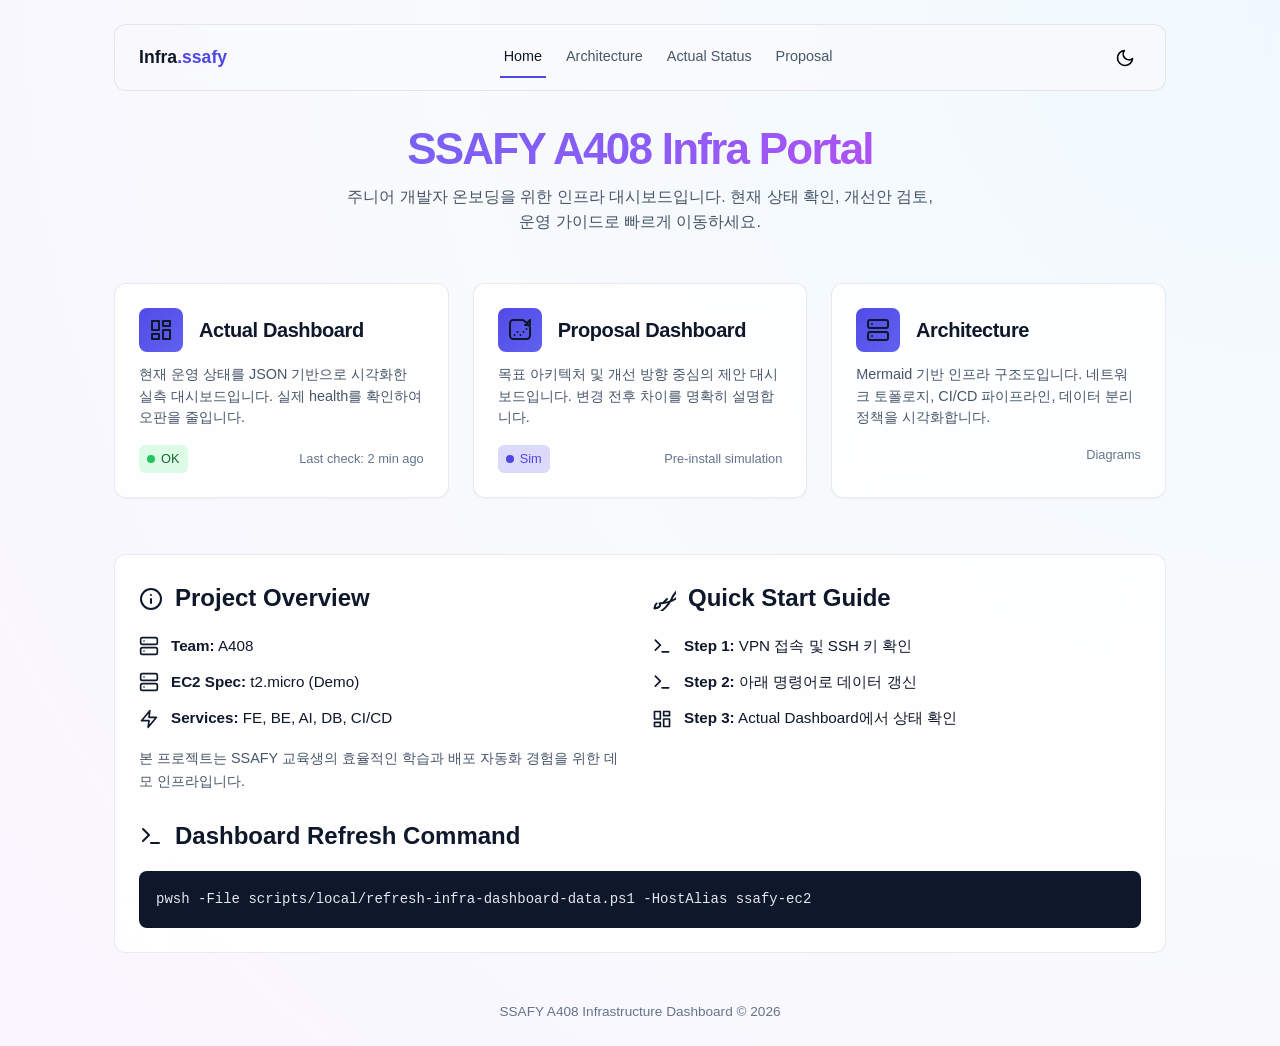
==== index.html @ a0b84944 "Feat: 인프라 포털 초기 배포 - Mermaid 구조도, 대시보드, 운영 가이드" ====
<!doctype html>
<html lang="ko">
<head>
  <meta charset="utf-8" />
  <meta name="viewport" content="width=device-width, initial-scale=1" />
  <title>SSAFY Infra Dashboard Index</title>
  <style>
    /* === Design System & Base Styles === */
    :root {
      --bg: #f8fafc;
      --bg-glass: rgba(248, 250, 252, 0.75);
      --card-bg: rgba(255, 255, 255, 0.8);
      --card-border: rgba(0, 0, 0, 0.08);
      --text-primary: #0f172a;
      --text-secondary: #475569;
      --text-muted: #64748b;
      --accent: #4f46e5;
      --accent-light: #6366f1;
      --accent-glow: rgba(79, 70, 229, 0.2);
      --shadow-sm: 0 1px 2px rgba(0,0,0,0.04);
      --shadow-md: 0 4px 6px -1px rgba(0,0,0,0.06), 0 2px 4px -2px rgba(0,0,0,0.06);
      --shadow-lg: 0 10px 15px -3px rgba(0,0,0,0.08), 0 4px 6px -4px rgba(0,0,0,0.08);
      --radius: 12px;
      --transition: 0.25s cubic-bezier(0.4, 0, 0.2, 1);
      --gradient-hero: linear-gradient(135deg, #6366f1 0%, #8b5cf6 50%, #d946ef 100%);
      --gradient-bg: radial-gradient(circle at 100% 0%, #f0f9ff 0%, #f8fafc 50%, #faf5ff 100%);
      --status-ok-bg: #dcfce7; --status-ok-text: #166534; --status-ok-dot: #22c55e;
    }

    [data-theme="dark"] {
      --bg: #0a0a0f;
      --bg-glass: rgba(10, 10, 15, 0.6);
      --card-bg: rgba(24, 24, 33, 0.7);
      --card-border: rgba(255, 255, 255, 0.1);
      --text-primary: #f8fafc;
      --text-secondary: #a1a1aa;
      --text-muted: #71717a;
      --accent: #818cf8;
      --accent-light: #a78bfa;
      --accent-glow: rgba(99, 102, 241, 0.3);
      --gradient-bg: radial-gradient(circle at 0% 100%, #0a0a0f 0%, #171c2c 50%, #0a0a0f 100%);
      --status-ok-bg: #1c2b22; --status-ok-text: #86efac; --status-ok-dot: #4ade80;
    }

    * { box-sizing: border-box; margin: 0; padding: 0; }
    html { scroll-behavior: smooth; }
    body {
      font-family: -apple-system, BlinkMacSystemFont, "Segoe UI", "Noto Sans KR", sans-serif;
      background-color: var(--bg);
      background-image: var(--gradient-bg);
      color: var(--text-primary);
      line-height: 1.6;
      min-height: 100vh;
      -webkit-font-smoothing: antialiased;
      -moz-osx-font-smoothing: grayscale;
      transition: background var(--transition), color var(--transition);
    }
    
    .container { max-width: 1100px; margin: 0 auto; padding: 24px; }
    
    /* === Navigation === */
    .main-nav {
      display: flex; justify-content: space-between; align-items: center;
      padding: 12px 24px; margin-bottom: 32px;
      background: var(--bg-glass); backdrop-filter: blur(10px); -webkit-backdrop-filter: blur(10px);
      border: 1px solid var(--card-border); border-radius: var(--radius);
      position: sticky; top: 16px; z-index: 100;
    }
    .nav-logo { font-weight: 700; font-size: 1.1rem; text-decoration: none; color: var(--text-primary); }
    .nav-logo-accent { color: var(--accent); }
    .nav-links { display: flex; gap: 16px; align-items: center; }
    .nav-link { text-decoration: none; color: var(--text-secondary); font-weight: 500; font-size: 0.9rem; padding: 8px 4px; transition: color var(--transition); border-bottom: 2px solid transparent; }
    .nav-link:hover { color: var(--text-primary); }
    .nav-link.active { color: var(--text-primary); border-bottom-color: var(--accent); }
    .nav-controls { display: flex; align-items: center; gap: 16px; }
    .hamburger { display: none; background: none; border: none; cursor: pointer; padding: 4px; }
    .hamburger svg { width: 24px; height: 24px; stroke: var(--text-primary); }
    
    .theme-toggle { background: transparent; border: none; padding: 6px; cursor: pointer; display: flex; align-items: center; }
    .theme-toggle svg { width: 20px; height: 20px; stroke: var(--text-secondary); transition: all var(--transition); }
    .theme-toggle:hover svg { stroke: var(--text-primary); transform: scale(1.1) rotate(15deg); }
    #iconMoon { display: block; } #iconSun { display: none; }
    [data-theme="dark"] #iconMoon { display: none; } [data-theme="dark"] #iconSun { display: block; }
    
    /* === Typography & Hero === */
    .hero-title { font-size: 2.75rem; font-weight: 800; letter-spacing: -0.04em; background: var(--gradient-hero); -webkit-background-clip: text; -webkit-text-fill-color: transparent; background-clip: text; text-fill-color: transparent; margin-bottom: 8px; line-height: 1.2; text-align: center; }
    .hero-sub { font-size: 1rem; color: var(--text-secondary); margin-bottom: 48px; max-width: 600px; text-align: center; margin-left: auto; margin-right: auto;}

    /* === Cards === */
    .card-grid { display: grid; gap: 24px; grid-template-columns: repeat(auto-fit, minmax(280px, 1fr)); }
    .card { background: var(--card-bg); backdrop-filter: blur(20px); -webkit-backdrop-filter: blur(20px); border: 1px solid var(--card-border); border-radius: var(--radius); padding: 24px; box-shadow: var(--shadow-sm); transition: all var(--transition); position: relative; overflow: hidden; text-decoration: none; color: inherit; display: block; }
    .card:hover { transform: translateY(-5px); box-shadow: var(--shadow-md), 0 0 24px var(--accent-glow); border-color: var(--accent); }
    .card-header { display: flex; align-items: center; gap: 16px; margin-bottom: 12px; }
    .card-icon { width: 44px; height: 44px; border-radius: 8px; display: flex; align-items: center; justify-content: center; background: linear-gradient(135deg, var(--accent) -20%, var(--accent-light) 120%); }
    .card-icon svg { width: 24px; height: 24px; stroke: white; }
    .card-title { font-size: 1.25rem; font-weight: 600; letter-spacing: -0.02em; color: var(--text-primary); }
    .card-desc { font-size: 0.9rem; color: var(--text-secondary); line-height: 1.5; }
    .card-footer { margin-top: 16px; display: flex; justify-content: space-between; align-items: center; font-size: 0.8rem; color: var(--text-muted); }
    .status-indicator { display: flex; align-items: center; gap: 6px; padding: 4px 8px; border-radius: 6px; background-color: var(--status-ok-bg); color: var(--status-ok-text); font-weight: 500; }
    .status-indicator .dot { width: 8px; height: 8px; border-radius: 50%; background-color: var(--status-ok-dot); animation: pulse-ok 2s infinite; }

    /* === Section === */
    .section { margin-top: 56px; padding: 24px; background: var(--card-bg); backdrop-filter: blur(20px); -webkit-backdrop-filter: blur(20px); border: 1px solid var(--card-border); border-radius: var(--radius); }
    .section-title { font-size: 1.5rem; font-weight: 700; margin-bottom: 16px; display: flex; align-items: center; gap: 12px; }
    .section-title svg { width: 24px; height: 24px; stroke: var(--accent); }
    
    .two-col-grid { display: grid; grid-template-columns: 1fr 1fr; gap: 24px; }
    .list-item { display: flex; align-items: center; gap: 12px; margin-bottom: 12px; font-size: 0.95rem; }
    .list-item .icon { width: 20px; height: 20px; stroke: var(--accent-light); }
    
    pre { background: #020617; color: #e2e8f0; border: 1px solid var(--card-border); border-radius: 8px; padding: 16px; overflow-x: auto; font-size: 0.875rem; font-family: "JetBrains Mono", "Fira Code", monospace; }
    [data-theme="light"] pre { background: #0f172a; }
    
    /* === Footer === */
    footer { margin-top: 48px; text-align: center; font-size: 0.85rem; color: var(--text-muted); }
    
    /* === Animations & Responsive === */
    @keyframes pulse-ok { 0%, 100% { box-shadow: 0 0 0 0 color-mix(in srgb, var(--status-ok-dot) 70%, transparent); } 70% { box-shadow: 0 0 0 8px rgba(34, 197, 94, 0); } }
    .reveal-on-scroll { opacity: 0; transform: translateY(20px); transition: opacity 0.6s ease-out, transform 0.6s ease-out; }
    .reveal-on-scroll.is-visible { opacity: 1; transform: translateY(0); }
    .card-grid > .reveal-on-scroll:nth-child(1) { transition-delay: 0.1s; }
    .card-grid > .reveal-on-scroll:nth-child(2) { transition-delay: 0.2s; }
    .card-grid > .reveal-on-scroll:nth-child(3) { transition-delay: 0.3s; }
    
    @media (max-width: 768px) {
      .hero-title { font-size: 2.2rem; }
      .container { padding: 16px; }
      .main-nav { margin-bottom: 24px; padding: 8px 16px; top: 8px; }
      .nav-links { position: fixed; top: 75px; left: 0; right: 0; background: var(--bg-glass); backdrop-filter: blur(10px); flex-direction: column; padding: 24px 0; border-bottom: 1px solid var(--card-border); display: none; }
      .nav-links.active { display: flex; }
      .hamburger { display: block; }
      .two-col-grid { grid-template-columns: 1fr; }
    }
  </style>
</head>
<body>
  <!-- SVG Icon Definitions -->
  <svg style="display:none">
    <symbol id="icon-sun" viewBox="0 0 24 24" fill="none" stroke="currentColor" stroke-width="2" stroke-linecap="round" stroke-linejoin="round"><circle cx="12" cy="12" r="5"></circle><line x1="12" y1="1" x2="12" y2="3"></line><line x1="12" y1="21" x2="12" y2="23"></line><line x1="4.22" y1="4.22" x2="5.64" y2="5.64"></line><line x1="18.36" y1="18.36" x2="19.78" y2="19.78"></line><line x1="1" y1="12" x2="3" y2="12"></line><line x1="21" y1="12" x2="23" y2="12"></line><line x1="4.22" y1="19.78" x2="5.64" y2="18.36"></line><line x1="18.36" y1="5.64" x2="19.78" y2="4.22"></line></symbol>
    <symbol id="icon-moon" viewBox="0 0 24 24" fill="none" stroke="currentColor" stroke-width="2" stroke-linecap="round" stroke-linejoin="round"><path d="M21 12.79A9 9 0 1 1 11.21 3 7 7 0 0 0 21 12.79z"></path></symbol>
    <symbol id="icon-dashboard" viewBox="0 0 24 24" fill="none" stroke="currentColor" stroke-width="2" stroke-linecap="round" stroke-linejoin="round"><rect x="3" y="3" width="7" height="9"></rect><rect x="14" y="3" width="7" height="5"></rect><rect x="14" y="12" width="7" height="9"></rect><rect x="3" y="16" width="7" height="5"></rect></symbol>
    <symbol id="icon-proposal" viewBox="0 0 24 24" fill="none" stroke="currentColor" stroke-width="2" stroke-linecap="round" stroke-linejoin="round"><path d="M15.5 14h-.01"></path><path d="M12.5 17h-.01"></path><path d="M9.5 14h-.01"></path><path d="M6.5 17h-.01"></path><path d="M18.5 11h-.01"></path><path d="m22 2-3 3"></path><path d="M22 2v5h-5"></path><path d="M2 12v5.5a3.5 3.5 0 0 0 3.5 3.5h13A3.5 3.5 0 0 0 22 17.5V9.83a3.5 3.5 0 0 0-1.02-2.4l-4.24-4.24A3.5 3.5 0 0 0 14.17 2H5.5A3.5 3.5 0 0 0 2 5.5Z"></path></symbol>
    <symbol id="icon-guide" viewBox="0 0 24 24" fill="none" stroke="currentColor" stroke-width="2" stroke-linecap="round" stroke-linejoin="round"><path d="M4 19.5v-15A2.5 2.5 0 0 1 6.5 2H20v20H6.5a2.5 2.5 0 0 1 0-5H20"></path></symbol>
    <symbol id="icon-terminal" viewBox="0 0 24 24" fill="none" stroke="currentColor" stroke-width="2" stroke-linecap="round" stroke-linejoin="round"><polyline points="4 17 10 11 4 5"></polyline><line x1="12" y1="19" x2="20" y2="19"></line></symbol>
    <symbol id="icon-hamburger" viewBox="0 0 24 24" fill="none" stroke="currentColor" stroke-width="2" stroke-linecap="round" stroke-linejoin="round"><line x1="3" y1="12" x2="21" y2="12"></line><line x1="3" y1="6" x2="21" y2="6"></line><line x1="3" y1="18" x2="21" y2="18"></line></symbol>
    <symbol id="icon-close" viewBox="0 0 24 24" fill="none" stroke="currentColor" stroke-width="2" stroke-linecap="round" stroke-linejoin="round"><line x1="18" y1="6" x2="6" y2="18"></line><line x1="6" y1="6" x2="18" y2="18"></line></symbol>
    <symbol id="icon-info" viewBox="0 0 24 24" fill="none" stroke="currentColor" stroke-width="2" stroke-linecap="round" stroke-linejoin="round"><circle cx="12" cy="12" r="10"></circle><line x1="12" y1="16" x2="12" y2="12"></line><line x1="12" y1="8" x2="12.01" y2="8"></line></symbol>
    <symbol id="icon-rocket" viewBox="0 0 24 24" fill="none" stroke="currentColor" stroke-width="2" stroke-linecap="round" stroke-linejoin="round"><path d="M4.5 16.5c-1.5 1.26-2 5-2 5s3.74-.5 5-2c.71-.84.7-2.3.05-3.11.66-.06 1.32-.12 2-.2.88-.08 1.76-.19 2.64-.33.88-.14 1.76-.3 2.64-.5.88-.2 1.76-.44 2.64-.73.88-.29 1.76-.63 2.64-1.03.88-.4 1.76-.85 2.64-1.35.88-.5 1.76-1.05 2.64-1.65.88-.6 1.76-1.28 2.64-2.02s1.6-1.6 2.1-2.5c.5-.9.6-2-.3-3.1s-2.2-1.8-3.1-.3c-.9.5-1.82 1.1-2.5 2.1s-1.42 1.76-2.02 2.64c-.6.88-1.15 1.76-1.65 2.64s-.83 1.76-1.35 2.64c-.52.88-1.04 1.76-1.59 2.64s-1.19 1.76-1.89 2.64c-.7.88-1.49 1.76-2.37 2.64s-1.86 1.76-2.93 2.64c-1.07.88-2.23 1.76-3.48 2.64-1.25.88-2.6 1.76-4.03 2.64-1.43.88-2.95 1.76-4.5 2.64-1.55.88-3.15 1.76-4.8 2.64"></path><path d="m15 12-3 3"></path></symbol>
    <symbol id="icon-server" viewBox="0 0 24 24" fill="none" stroke="currentColor" stroke-width="2" stroke-linecap="round" stroke-linejoin="round"><rect x="2" y="2" width="20" height="8" rx="2" ry="2"></rect><rect x="2" y="14" width="20" height="8" rx="2" ry="2"></rect><line x1="6" y1="6" x2="6.01" y2="6"></line><line x1="6" y1="18" x2="6.01" y2="18"></line></symbol>
    <symbol id="icon-zap" viewBox="0 0 24 24" fill="none" stroke="currentColor" stroke-width="2" stroke-linecap="round" stroke-linejoin="round"><polygon points="13 2 3 14 12 14 11 22 21 10 12 10 13 2"></polygon></symbol>
  </svg>

  <main class="container">
    <nav class="main-nav">
      <a href="#" class="nav-logo">Infra<span class="nav-logo-accent">.ssafy</span></a>
      <div class="nav-links" id="navLinks">
        <a href="./index.html" class="nav-link active">Home</a>
        <a href="./infra-architecture.html" class="nav-link">Architecture</a>
        <a href="./infra-dashboard.html" class="nav-link">Actual Status</a>
        <a href="./infra-dashboard-proposal.html" class="nav-link">Proposal</a>
      </div>
      <div class="nav-controls">
        <button class="theme-toggle" id="themeToggle" aria-label="Toggle theme">
          <svg id="iconSun"><use href="#icon-sun"></use></svg>
          <svg id="iconMoon"><use href="#icon-moon"></use></svg>
        </button>
        <button class="hamburger" id="hamburgerBtn" aria-label="Toggle menu">
          <svg id="iconHamburger"><use href="#icon-hamburger"></use></svg>
          <svg id="iconClose" style="display:none;"><use href="#icon-close"></use></svg>
        </button>
      </div>
    </nav>
    
    <header class="reveal-on-scroll">
      <h1 class="hero-title">SSAFY A408 Infra Portal</h1>
      <p class="hero-sub">주니어 개발자 온보딩을 위한 인프라 대시보드입니다. 현재 상태 확인, 개선안 검토, 운영 가이드로 빠르게 이동하세요.</p>
    </header>

    <section class="card-grid">
      <a href="./infra-dashboard.html" class="card reveal-on-scroll">
        <div class="card-header">
          <div class="card-icon"><svg><use href="#icon-dashboard"></use></svg></div>
          <h2 class="card-title">Actual Dashboard</h2>
        </div>
        <p class="card-desc">현재 운영 상태를 JSON 기반으로 시각화한 실측 대시보드입니다. 실제 health를 확인하여 오판을 줄입니다.</p>
        <div class="card-footer">
            <span class="status-indicator"><span class="dot"></span>OK</span>
            <span>Last check: 2 min ago</span>
        </div>
      </a>

      <a href="./infra-dashboard-proposal.html" class="card reveal-on-scroll">
        <div class="card-header">
          <div class="card-icon"><svg><use href="#icon-proposal"></use></svg></div>
          <h2 class="card-title">Proposal Dashboard</h2>
        </div>
        <p class="card-desc">목표 아키텍처 및 개선 방향 중심의 제안 대시보드입니다. 변경 전후 차이를 명확히 설명합니다.</p>
        <div class="card-footer">
            <span class="status-indicator" style="background-color: var(--accent-glow); color: var(--accent);"><span class="dot" style="background-color: var(--accent); animation: none;"></span>Sim</span>
            <span>Pre-install simulation</span>
        </div>
      </a>

      <a href="./infra-architecture.html" class="card reveal-on-scroll">
        <div class="card-header">
          <div class="card-icon"><svg><use href="#icon-server"></use></svg></div>
          <h2 class="card-title">Architecture</h2>
        </div>
        <p class="card-desc">Mermaid 기반 인프라 구조도입니다. 네트워크 토폴로지, CI/CD 파이프라인, 데이터 분리 정책을 시각화합니다.</p>
        <div class="card-footer">
            <span>&nbsp;</span>
            <span>Diagrams</span>
        </div>
      </a>
    </section>

    <section class="section reveal-on-scroll" style="transition-delay: 0.4s;">
      <div class="two-col-grid">
        <div>
          <h3 class="section-title"><svg><use href="#icon-info"></use></svg>Project Overview</h3>
          <div class="list-item"><svg class="icon"><use href="#icon-server"></use></svg> <div><strong>Team:</strong> A408</div></div>
          <div class="list-item"><svg class="icon"><use href="#icon-server"></use></svg> <div><strong>EC2 Spec:</strong> t2.micro (Demo)</div></div>
          <div class="list-item"><svg class="icon"><use href="#icon-zap"></use></svg> <div><strong>Services:</strong> FE, BE, AI, DB, CI/CD</div></div>
          <p style="font-size: 0.9rem; color: var(--text-secondary); margin-top: 16px;">본 프로젝트는 SSAFY 교육생의 효율적인 학습과 배포 자동화 경험을 위한 데모 인프라입니다.</p>
        </div>
        <div>
           <h3 class="section-title"><svg><use href="#icon-rocket"></use></svg>Quick Start Guide</h3>
            <div class="list-item"><svg class="icon"><use href="#icon-terminal"></use></svg> <div><strong>Step 1:</strong> VPN 접속 및 SSH 키 확인</div></div>
            <div class="list-item"><svg class="icon"><use href="#icon-terminal"></use></svg> <div><strong>Step 2:</strong> 아래 명령어로 데이터 갱신</div></div>
            <div class="list-item"><svg class="icon"><use href="#icon-dashboard"></use></svg> <div><strong>Step 3:</strong> Actual Dashboard에서 상태 확인</div></div>
        </div>
      </div>
       <h3 class="section-title" style="margin-top: 24px;"><svg><use href="#icon-terminal"></use></svg>Dashboard Refresh Command</h3>
      <pre><code>pwsh -File scripts/local/refresh-infra-dashboard-data.ps1 -HostAlias ssafy-ec2</code></pre>
    </section>

    <footer class="reveal-on-scroll" style="transition-delay: 0.5s;">
      SSAFY A408 Infrastructure Dashboard &copy; 2026
    </footer>
  </main>

  <script>
    (function() {
      // --- Theme Switcher ---
      const themeToggle = document.getElementById("themeToggle");
      const getTheme = () => localStorage.getItem("ssafy-theme") || (window.matchMedia("(prefers-color-scheme: dark)").matches ? "dark" : "light");
      const applyTheme = (theme) => {
        document.documentElement.setAttribute("data-theme", theme);
        localStorage.setItem("ssafy-theme", theme);
      };
      applyTheme(getTheme());
      themeToggle.addEventListener("click", () => applyTheme(document.documentElement.getAttribute("data-theme") === "dark" ? "light" : "dark"));
      window.matchMedia("(prefers-color-scheme: dark)").addEventListener("change", e => {
        if (!localStorage.getItem("ssafy-theme")) {
          applyTheme(e.matches ? "dark" : "light");
        }
      });
      
      // --- Scroll Reveal ---
      const observer = new IntersectionObserver((entries) => {
        entries.forEach(entry => {
          if (entry.isIntersecting) {
            entry.target.classList.add('is-visible');
          }
        });
      }, { threshold: 0.1 });
      document.querySelectorAll('.reveal-on-scroll').forEach(el => observer.observe(el));

      // --- Hamburger Menu ---
      const hamburgerBtn = document.getElementById("hamburgerBtn");
      const navLinks = document.getElementById("navLinks");
      const iconHamburger = document.getElementById("iconHamburger");
      const iconClose = document.getElementById("iconClose");

      hamburgerBtn.addEventListener("click", () => {
        navLinks.classList.toggle("active");
        const isActive = navLinks.classList.contains("active");
        iconHamburger.style.display = isActive ? "none" : "block";
        iconClose.style.display = isActive ? "block" : "none";
      });
    })();
  </script>
</body>
</html>
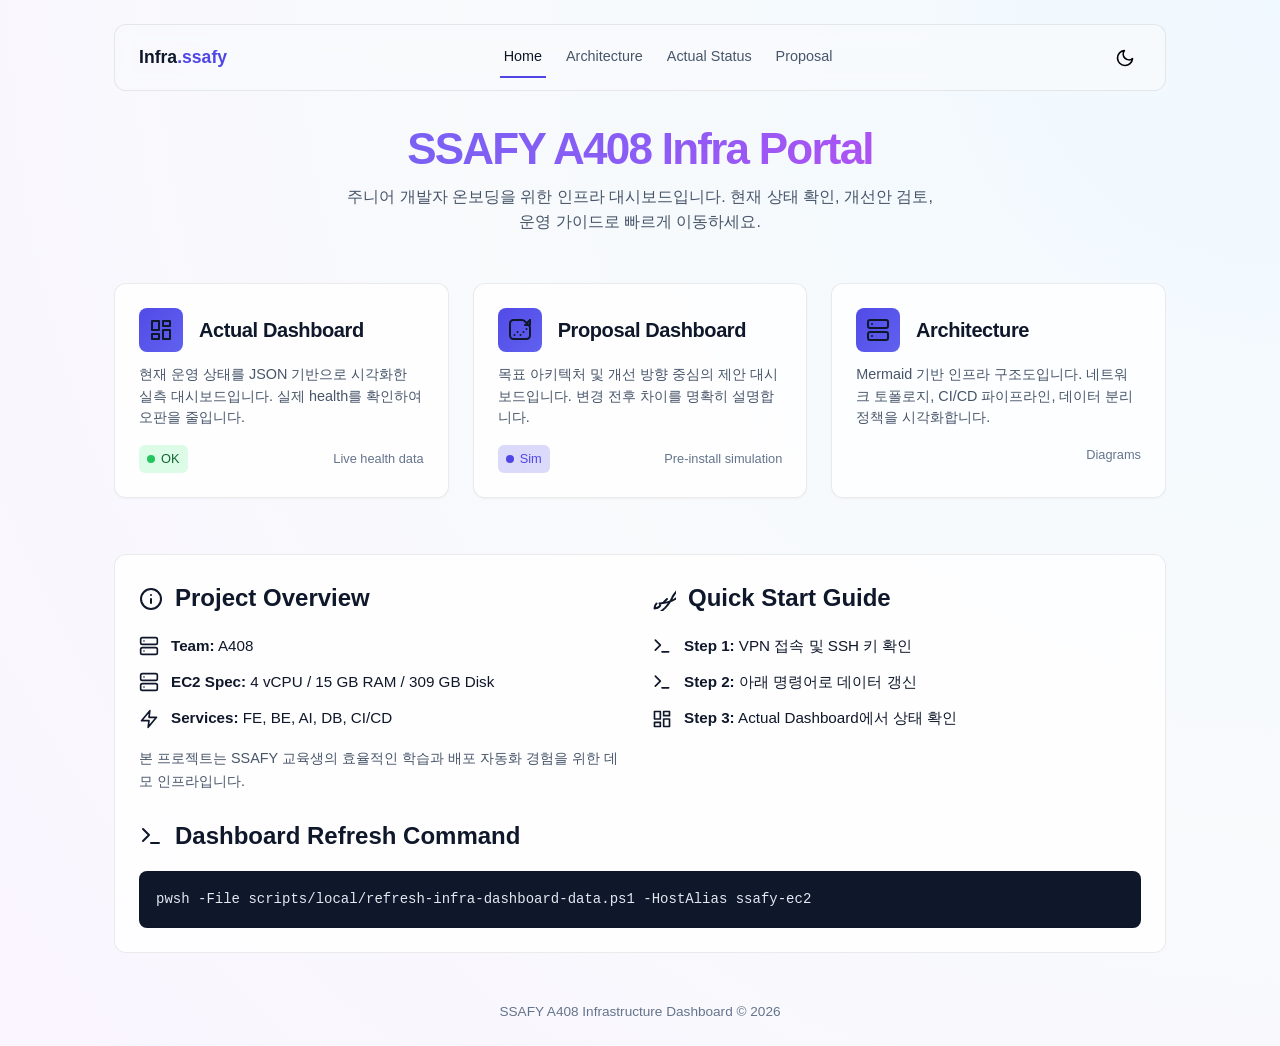
==== commit 3f2fc77b: "Fix: 구조도 선형화, 네비게이션 통일, EC2 스펙 수정" ====
--- a/index.html
+++ b/index.html
@@ -185,7 +185,7 @@
         <p class="card-desc">현재 운영 상태를 JSON 기반으로 시각화한 실측 대시보드입니다. 실제 health를 확인하여 오판을 줄입니다.</p>
         <div class="card-footer">
             <span class="status-indicator"><span class="dot"></span>OK</span>
-            <span>Last check: 2 min ago</span>
+            <span>Live health data</span>
         </div>
       </a>
 
@@ -219,7 +219,7 @@
         <div>
           <h3 class="section-title"><svg><use href="#icon-info"></use></svg>Project Overview</h3>
           <div class="list-item"><svg class="icon"><use href="#icon-server"></use></svg> <div><strong>Team:</strong> A408</div></div>
-          <div class="list-item"><svg class="icon"><use href="#icon-server"></use></svg> <div><strong>EC2 Spec:</strong> t2.micro (Demo)</div></div>
+          <div class="list-item"><svg class="icon"><use href="#icon-server"></use></svg> <div><strong>EC2 Spec:</strong> 4 vCPU / 15 GB RAM / 309 GB Disk</div></div>
           <div class="list-item"><svg class="icon"><use href="#icon-zap"></use></svg> <div><strong>Services:</strong> FE, BE, AI, DB, CI/CD</div></div>
           <p style="font-size: 0.9rem; color: var(--text-secondary); margin-top: 16px;">본 프로젝트는 SSAFY 교육생의 효율적인 학습과 배포 자동화 경험을 위한 데모 인프라입니다.</p>
         </div>
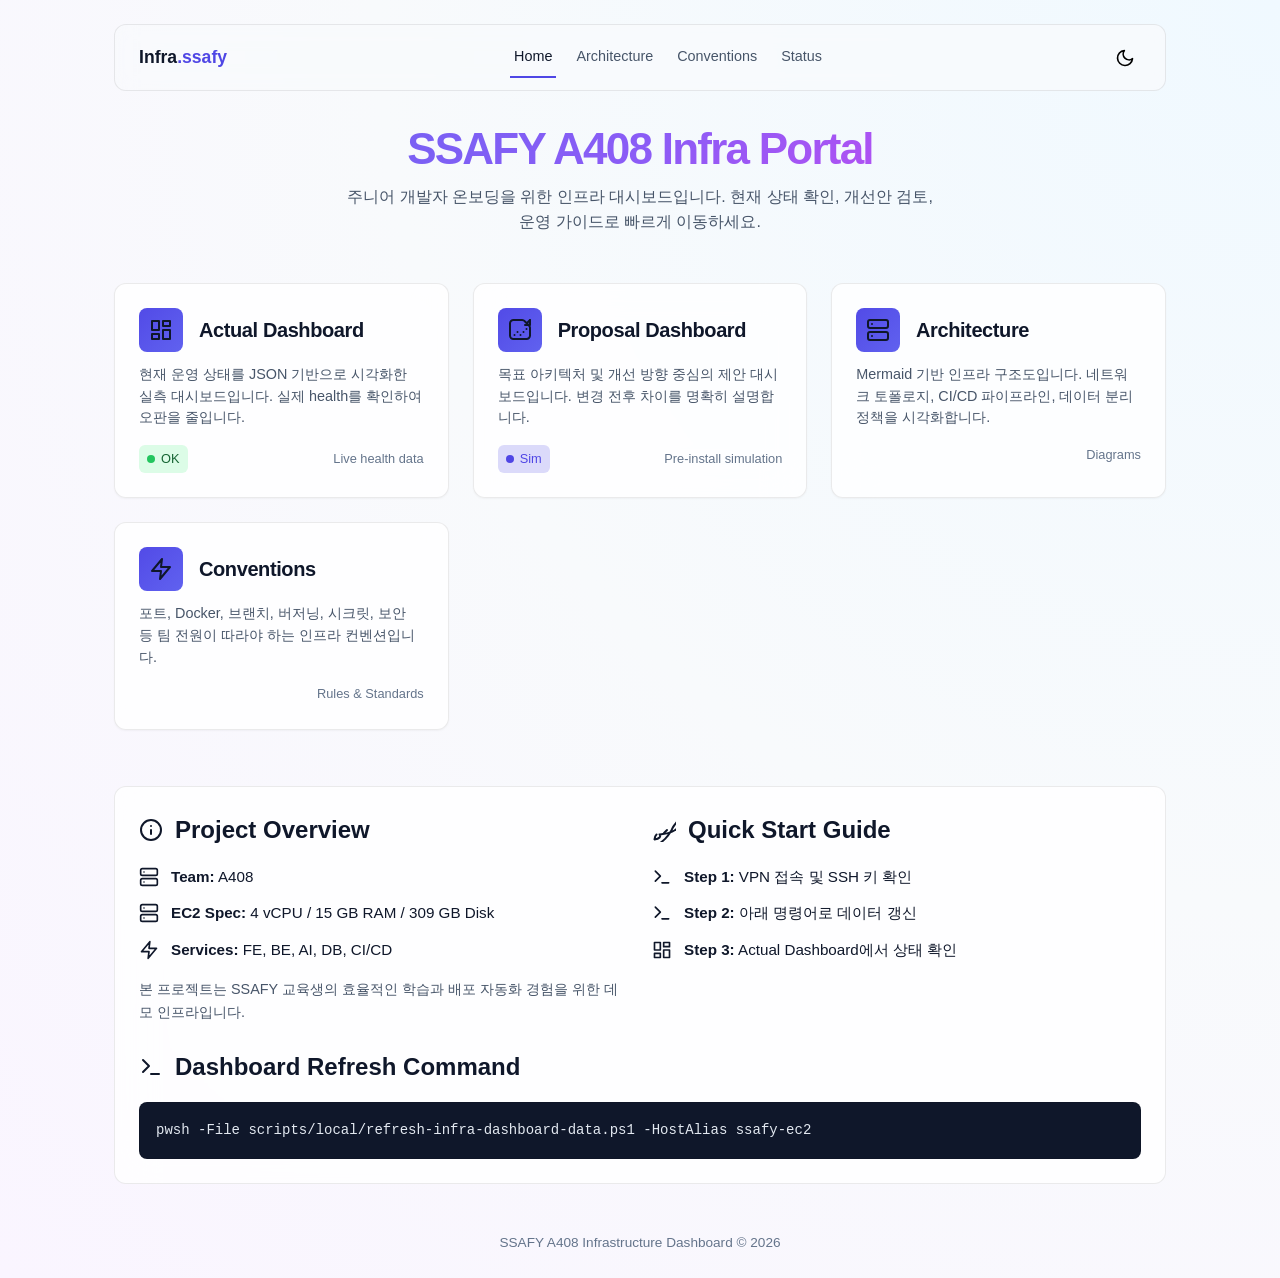
==== commit e691125a: "Feat: 인프라 컨벤션 페이지 추가 - 포트, Docker, 버저닝, 보안 규칙" ====
--- a/index.html
+++ b/index.html
@@ -156,8 +156,8 @@
       <div class="nav-links" id="navLinks">
         <a href="./index.html" class="nav-link active">Home</a>
         <a href="./infra-architecture.html" class="nav-link">Architecture</a>
-        <a href="./infra-dashboard.html" class="nav-link">Actual Status</a>
-        <a href="./infra-dashboard-proposal.html" class="nav-link">Proposal</a>
+        <a href="./infra-conventions.html" class="nav-link">Conventions</a>
+        <a href="./infra-dashboard.html" class="nav-link">Status</a>
       </div>
       <div class="nav-controls">
         <button class="theme-toggle" id="themeToggle" aria-label="Toggle theme">
@@ -210,6 +210,18 @@
         <div class="card-footer">
             <span>&nbsp;</span>
             <span>Diagrams</span>
+        </div>
+      </a>
+
+      <a href="./infra-conventions.html" class="card reveal-on-scroll">
+        <div class="card-header">
+          <div class="card-icon"><svg><use href="#icon-zap"></use></svg></div>
+          <h2 class="card-title">Conventions</h2>
+        </div>
+        <p class="card-desc">포트, Docker, 브랜치, 버저닝, 시크릿, 보안 등 팀 전원이 따라야 하는 인프라 컨벤션입니다.</p>
+        <div class="card-footer">
+            <span>&nbsp;</span>
+            <span>Rules &amp; Standards</span>
         </div>
       </a>
     </section>
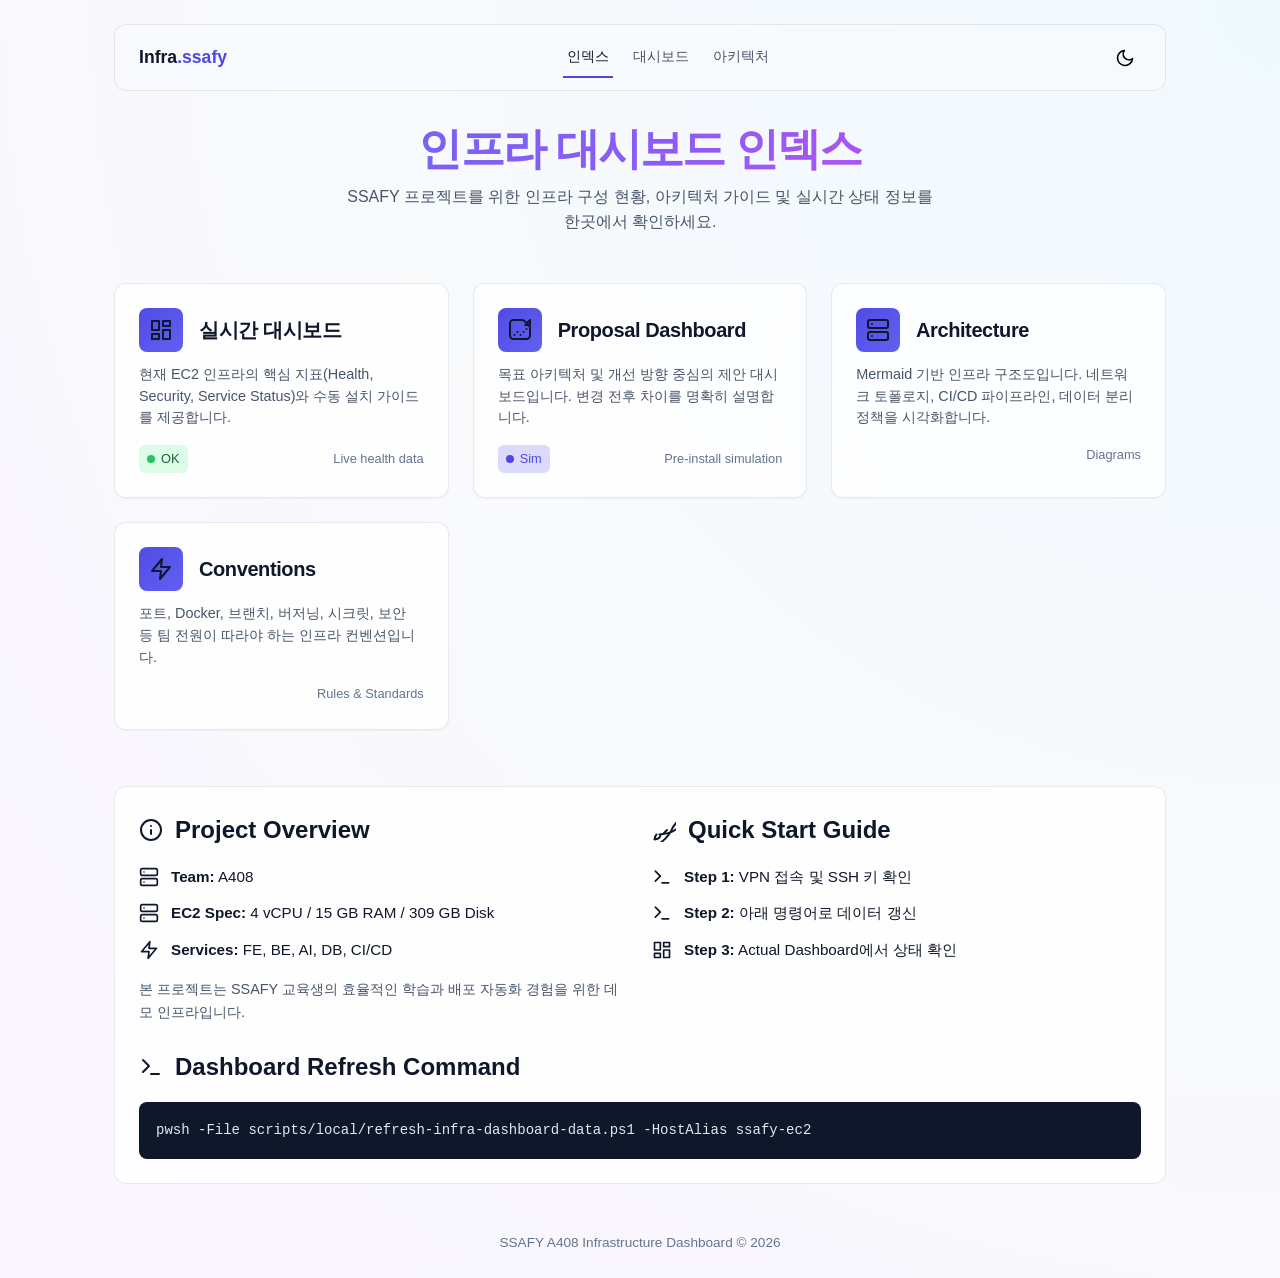
==== commit 92561257: "Feat: 인프라 컨벤션 페이지 추가 + Redis 2-instance 체계 반영 - infra-conventions.html 신규 (포트/Docker/버저닝/보안/CI·CD/환경" ====
--- a/index.html
+++ b/index.html
@@ -3,7 +3,8 @@
 <head>
   <meta charset="utf-8" />
   <meta name="viewport" content="width=device-width, initial-scale=1" />
-  <title>SSAFY Infra Dashboard Index</title>
+  <title>SSAFY 인프라 대시보드 인덱스</title>
+  <link rel="icon" href="data:image/svg+xml,<svg xmlns=%22http://www.w3.org/2000/svg%22 viewBox=%220 0 100 100%22><text y=%22.9em%22 font-size=%2290%22>🛡️</text></svg>">
   <style>
     /* === Design System & Base Styles === */
     :root {
@@ -152,12 +153,11 @@
 
   <main class="container">
     <nav class="main-nav">
-      <a href="#" class="nav-logo">Infra<span class="nav-logo-accent">.ssafy</span></a>
-      <div class="nav-links" id="navLinks">
-        <a href="./index.html" class="nav-link active">Home</a>
-        <a href="./infra-architecture.html" class="nav-link">Architecture</a>
-        <a href="./infra-conventions.html" class="nav-link">Conventions</a>
-        <a href="./infra-dashboard.html" class="nav-link">Status</a>
+      <a href="dashboard-index.html" class="nav-logo">Infra<span class="nav-logo-accent">.ssafy</span></a>
+      <div class="nav-links">
+        <a href="dashboard-index.html" class="nav-link active">인덱스</a>
+        <a href="infra-dashboard.html" class="nav-link">대시보드</a>
+        <a href="infra-architecture.html" class="nav-link">아키텍처</a>
       </div>
       <div class="nav-controls">
         <button class="theme-toggle" id="themeToggle" aria-label="Toggle theme">
@@ -172,24 +172,24 @@
     </nav>
     
     <header class="reveal-on-scroll">
-      <h1 class="hero-title">SSAFY A408 Infra Portal</h1>
-      <p class="hero-sub">주니어 개발자 온보딩을 위한 인프라 대시보드입니다. 현재 상태 확인, 개선안 검토, 운영 가이드로 빠르게 이동하세요.</p>
+      <h1 class="hero-title">인프라 대시보드 인덱스</h1>
+      <p class="hero-sub">SSAFY 프로젝트를 위한 인프라 구성 현황, 아키텍처 가이드 및 실시간 상태 정보를 한곳에서 확인하세요.</p>
     </header>
 
     <section class="card-grid">
-      <a href="./infra-dashboard.html" class="card reveal-on-scroll">
+      <a href="infra-dashboard.html" class="card reveal-on-scroll">
         <div class="card-header">
           <div class="card-icon"><svg><use href="#icon-dashboard"></use></svg></div>
-          <h2 class="card-title">Actual Dashboard</h2>
-        </div>
-        <p class="card-desc">현재 운영 상태를 JSON 기반으로 시각화한 실측 대시보드입니다. 실제 health를 확인하여 오판을 줄입니다.</p>
+          <h2 class="card-title">실시간 대시보드</h2>
+        </div>
+        <p class="card-desc">현재 EC2 인프라의 핵심 지표(Health, Security, Service Status)와 수동 설치 가이드를 제공합니다.</p>
         <div class="card-footer">
             <span class="status-indicator"><span class="dot"></span>OK</span>
             <span>Live health data</span>
         </div>
       </a>
 
-      <a href="./infra-dashboard-proposal.html" class="card reveal-on-scroll">
+      <a href="infra-dashboard-proposal.html" class="card reveal-on-scroll">
         <div class="card-header">
           <div class="card-icon"><svg><use href="#icon-proposal"></use></svg></div>
           <h2 class="card-title">Proposal Dashboard</h2>
@@ -201,7 +201,7 @@
         </div>
       </a>
 
-      <a href="./infra-architecture.html" class="card reveal-on-scroll">
+      <a href="infra-architecture.html" class="card reveal-on-scroll">
         <div class="card-header">
           <div class="card-icon"><svg><use href="#icon-server"></use></svg></div>
           <h2 class="card-title">Architecture</h2>
@@ -213,7 +213,7 @@
         </div>
       </a>
 
-      <a href="./infra-conventions.html" class="card reveal-on-scroll">
+      <a href="infra-conventions.html" class="card reveal-on-scroll">
         <div class="card-header">
           <div class="card-icon"><svg><use href="#icon-zap"></use></svg></div>
           <h2 class="card-title">Conventions</h2>
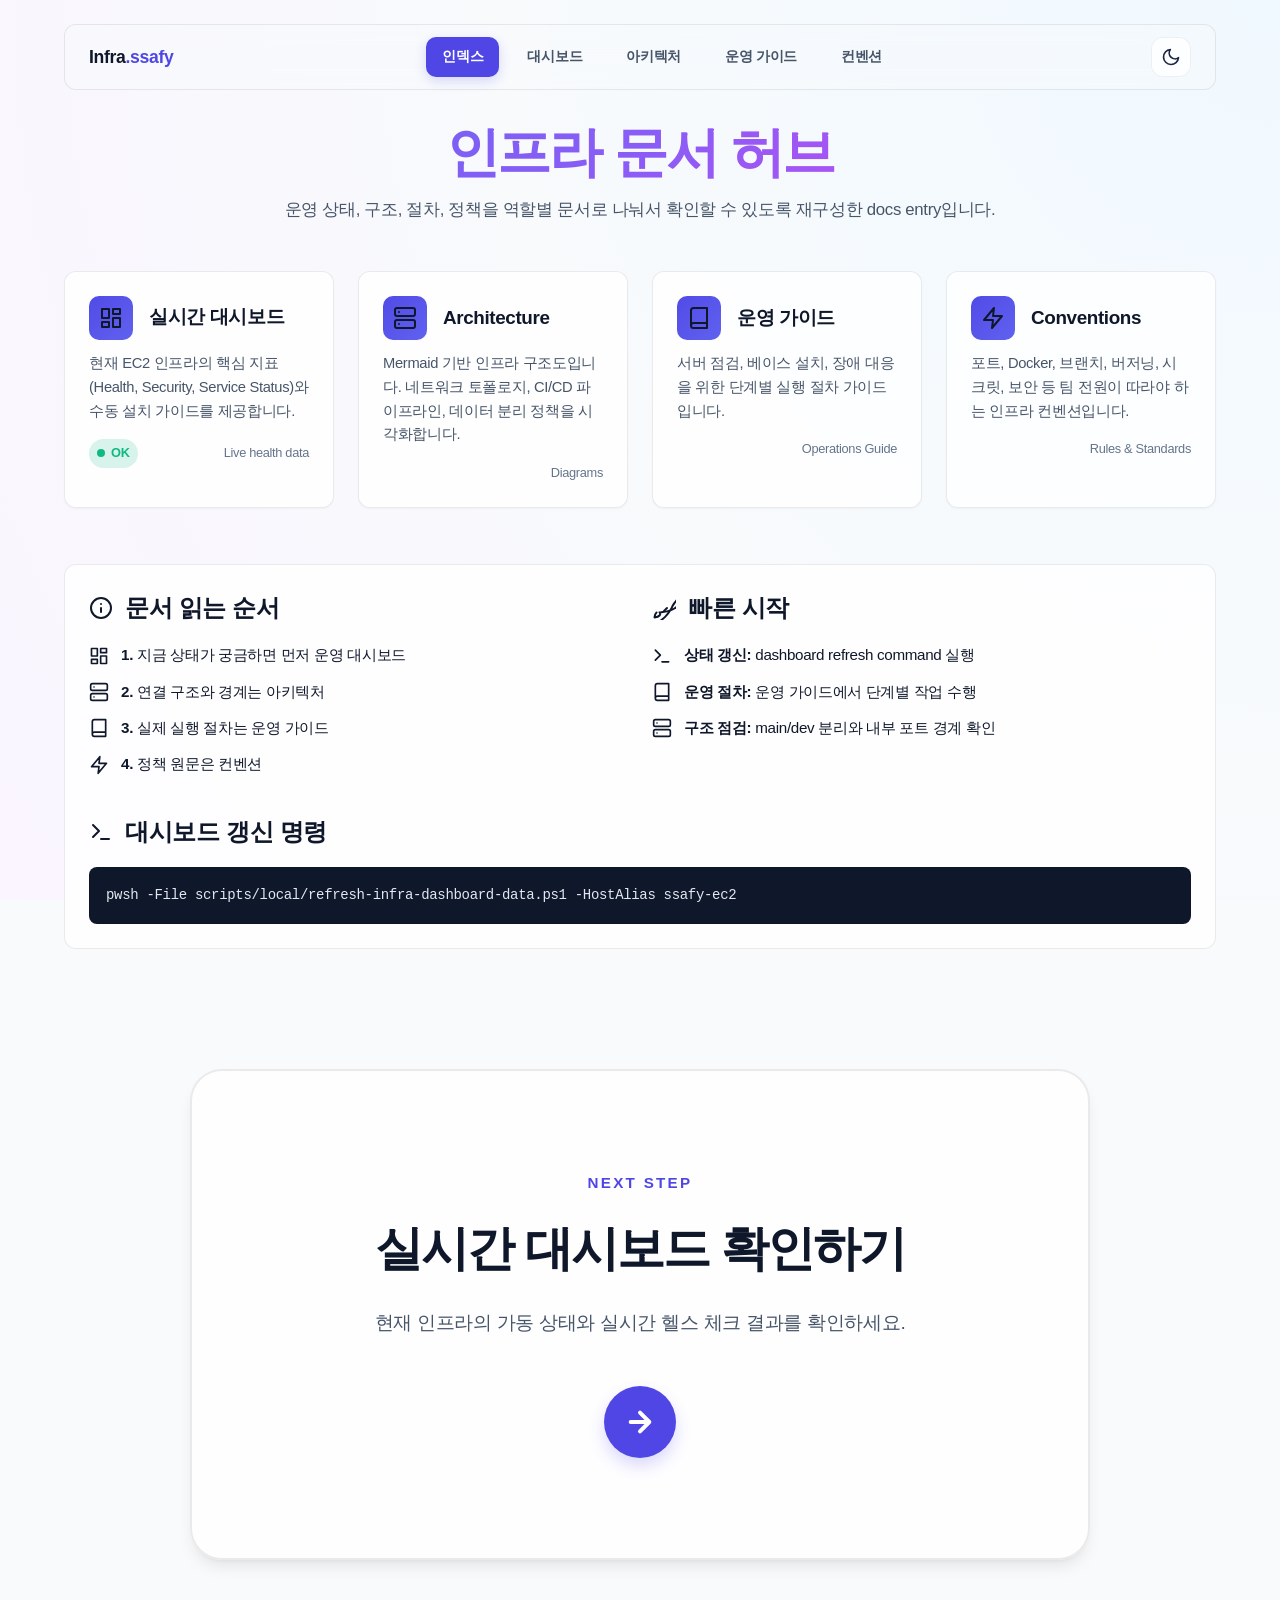
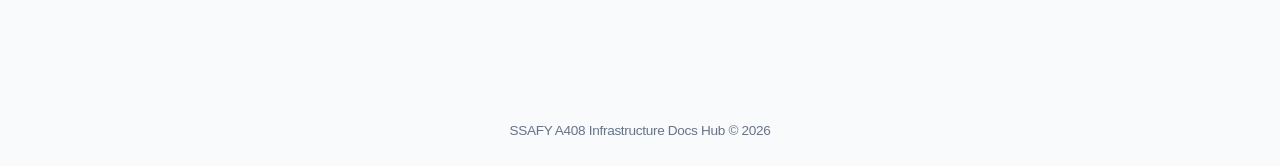
==== commit 1360d1c5: "Fix docs theme toggle and dashboard accordion" ====
--- a/index.html
+++ b/index.html
@@ -3,139 +3,195 @@
 <head>
   <meta charset="utf-8" />
   <meta name="viewport" content="width=device-width, initial-scale=1" />
-  <title>SSAFY 인프라 대시보드 인덱스</title>
+  <title>SSAFY 인프라 문서 허브</title>
   <link rel="icon" href="data:image/svg+xml,<svg xmlns=%22http://www.w3.org/2000/svg%22 viewBox=%220 0 100 100%22><text y=%22.9em%22 font-size=%2290%22>🛡️</text></svg>">
+  <script src="assets/ssafy-docs.js?v=20260314-3"></script>
+  <script>const NEXT_PAGE = 'infra-dashboard.html';</script>
   <style>
-    /* === Design System & Base Styles === */
-    :root {
-      --bg: #f8fafc;
-      --bg-glass: rgba(248, 250, 252, 0.75);
-      --card-bg: rgba(255, 255, 255, 0.8);
-      --card-border: rgba(0, 0, 0, 0.08);
-      --text-primary: #0f172a;
-      --text-secondary: #475569;
-      --text-muted: #64748b;
-      --accent: #4f46e5;
-      --accent-light: #6366f1;
-      --accent-glow: rgba(79, 70, 229, 0.2);
-      --shadow-sm: 0 1px 2px rgba(0,0,0,0.04);
-      --shadow-md: 0 4px 6px -1px rgba(0,0,0,0.06), 0 2px 4px -2px rgba(0,0,0,0.06);
-      --shadow-lg: 0 10px 15px -3px rgba(0,0,0,0.08), 0 4px 6px -4px rgba(0,0,0,0.08);
-      --radius: 12px;
-      --transition: 0.25s cubic-bezier(0.4, 0, 0.2, 1);
-      --gradient-hero: linear-gradient(135deg, #6366f1 0%, #8b5cf6 50%, #d946ef 100%);
-      --gradient-bg: radial-gradient(circle at 100% 0%, #f0f9ff 0%, #f8fafc 50%, #faf5ff 100%);
-      --status-ok-bg: #dcfce7; --status-ok-text: #166534; --status-ok-dot: #22c55e;
-    }
-
-    [data-theme="dark"] {
-      --bg: #0a0a0f;
-      --bg-glass: rgba(10, 10, 15, 0.6);
-      --card-bg: rgba(24, 24, 33, 0.7);
-      --card-border: rgba(255, 255, 255, 0.1);
-      --text-primary: #f8fafc;
-      --text-secondary: #a1a1aa;
-      --text-muted: #71717a;
-      --accent: #818cf8;
-      --accent-light: #a78bfa;
-      --accent-glow: rgba(99, 102, 241, 0.3);
-      --gradient-bg: radial-gradient(circle at 0% 100%, #0a0a0f 0%, #171c2c 50%, #0a0a0f 100%);
-      --status-ok-bg: #1c2b22; --status-ok-text: #86efac; --status-ok-dot: #4ade80;
-    }
-
-    * { box-sizing: border-box; margin: 0; padding: 0; }
-    html { scroll-behavior: smooth; }
-    body {
-      font-family: -apple-system, BlinkMacSystemFont, "Segoe UI", "Noto Sans KR", sans-serif;
-      background-color: var(--bg);
-      background-image: var(--gradient-bg);
+    header.reveal-on-scroll {
+      margin-bottom: 48px;
+    }
+
+    .card-grid {
+      display: grid;
+      gap: 24px;
+      grid-template-columns: repeat(auto-fit, minmax(260px, 1fr));
+    }
+
+    .card {
+      background: var(--card-bg);
+      backdrop-filter: blur(20px);
+      -webkit-backdrop-filter: blur(20px);
+      border: 1px solid var(--card-border);
+      border-radius: var(--radius);
+      padding: 24px;
+      box-shadow: var(--shadow-sm);
+      transition: all var(--transition);
+      position: relative;
+      overflow: hidden;
+      text-decoration: none;
+      color: inherit;
+      display: block;
+    }
+
+    .card:hover {
+      transform: translateY(-5px);
+      box-shadow: var(--shadow-md), 0 0 24px var(--accent-glow);
+      border-color: var(--accent);
+    }
+
+    .card-header {
+      display: flex;
+      align-items: center;
+      gap: 16px;
+      margin-bottom: 12px;
+    }
+
+    .card-icon {
+      width: 44px;
+      height: 44px;
+      border-radius: 10px;
+      display: flex;
+      align-items: center;
+      justify-content: center;
+      background: linear-gradient(135deg, var(--accent) -20%, var(--accent-light) 120%);
+    }
+
+    .card-icon svg {
+      width: 24px;
+      height: 24px;
+      stroke: white;
+    }
+
+    .card-title {
+      font-size: 1.18rem;
+      font-weight: 700;
+      letter-spacing: -0.02em;
       color: var(--text-primary);
+    }
+
+    .card-desc {
+      font-size: 0.92rem;
+      color: var(--text-secondary);
       line-height: 1.6;
-      min-height: 100vh;
-      -webkit-font-smoothing: antialiased;
-      -moz-osx-font-smoothing: grayscale;
-      transition: background var(--transition), color var(--transition);
-    }
-    
-    .container { max-width: 1100px; margin: 0 auto; padding: 24px; }
-    
-    /* === Navigation === */
-    .main-nav {
-      display: flex; justify-content: space-between; align-items: center;
-      padding: 12px 24px; margin-bottom: 32px;
-      background: var(--bg-glass); backdrop-filter: blur(10px); -webkit-backdrop-filter: blur(10px);
-      border: 1px solid var(--card-border); border-radius: var(--radius);
-      position: sticky; top: 16px; z-index: 100;
-    }
-    .nav-logo { font-weight: 700; font-size: 1.1rem; text-decoration: none; color: var(--text-primary); }
-    .nav-logo-accent { color: var(--accent); }
-    .nav-links { display: flex; gap: 16px; align-items: center; }
-    .nav-link { text-decoration: none; color: var(--text-secondary); font-weight: 500; font-size: 0.9rem; padding: 8px 4px; transition: color var(--transition); border-bottom: 2px solid transparent; }
-    .nav-link:hover { color: var(--text-primary); }
-    .nav-link.active { color: var(--text-primary); border-bottom-color: var(--accent); }
-    .nav-controls { display: flex; align-items: center; gap: 16px; }
-    .hamburger { display: none; background: none; border: none; cursor: pointer; padding: 4px; }
-    .hamburger svg { width: 24px; height: 24px; stroke: var(--text-primary); }
-    
-    .theme-toggle { background: transparent; border: none; padding: 6px; cursor: pointer; display: flex; align-items: center; }
-    .theme-toggle svg { width: 20px; height: 20px; stroke: var(--text-secondary); transition: all var(--transition); }
-    .theme-toggle:hover svg { stroke: var(--text-primary); transform: scale(1.1) rotate(15deg); }
-    #iconMoon { display: block; } #iconSun { display: none; }
-    [data-theme="dark"] #iconMoon { display: none; } [data-theme="dark"] #iconSun { display: block; }
-    
-    /* === Typography & Hero === */
-    .hero-title { font-size: 2.75rem; font-weight: 800; letter-spacing: -0.04em; background: var(--gradient-hero); -webkit-background-clip: text; -webkit-text-fill-color: transparent; background-clip: text; text-fill-color: transparent; margin-bottom: 8px; line-height: 1.2; text-align: center; }
-    .hero-sub { font-size: 1rem; color: var(--text-secondary); margin-bottom: 48px; max-width: 600px; text-align: center; margin-left: auto; margin-right: auto;}
-
-    /* === Cards === */
-    .card-grid { display: grid; gap: 24px; grid-template-columns: repeat(auto-fit, minmax(280px, 1fr)); }
-    .card { background: var(--card-bg); backdrop-filter: blur(20px); -webkit-backdrop-filter: blur(20px); border: 1px solid var(--card-border); border-radius: var(--radius); padding: 24px; box-shadow: var(--shadow-sm); transition: all var(--transition); position: relative; overflow: hidden; text-decoration: none; color: inherit; display: block; }
-    .card:hover { transform: translateY(-5px); box-shadow: var(--shadow-md), 0 0 24px var(--accent-glow); border-color: var(--accent); }
-    .card-header { display: flex; align-items: center; gap: 16px; margin-bottom: 12px; }
-    .card-icon { width: 44px; height: 44px; border-radius: 8px; display: flex; align-items: center; justify-content: center; background: linear-gradient(135deg, var(--accent) -20%, var(--accent-light) 120%); }
-    .card-icon svg { width: 24px; height: 24px; stroke: white; }
-    .card-title { font-size: 1.25rem; font-weight: 600; letter-spacing: -0.02em; color: var(--text-primary); }
-    .card-desc { font-size: 0.9rem; color: var(--text-secondary); line-height: 1.5; }
-    .card-footer { margin-top: 16px; display: flex; justify-content: space-between; align-items: center; font-size: 0.8rem; color: var(--text-muted); }
-    .status-indicator { display: flex; align-items: center; gap: 6px; padding: 4px 8px; border-radius: 6px; background-color: var(--status-ok-bg); color: var(--status-ok-text); font-weight: 500; }
-    .status-indicator .dot { width: 8px; height: 8px; border-radius: 50%; background-color: var(--status-ok-dot); animation: pulse-ok 2s infinite; }
-
-    /* === Section === */
-    .section { margin-top: 56px; padding: 24px; background: var(--card-bg); backdrop-filter: blur(20px); -webkit-backdrop-filter: blur(20px); border: 1px solid var(--card-border); border-radius: var(--radius); }
-    .section-title { font-size: 1.5rem; font-weight: 700; margin-bottom: 16px; display: flex; align-items: center; gap: 12px; }
-    .section-title svg { width: 24px; height: 24px; stroke: var(--accent); }
-    
-    .two-col-grid { display: grid; grid-template-columns: 1fr 1fr; gap: 24px; }
-    .list-item { display: flex; align-items: center; gap: 12px; margin-bottom: 12px; font-size: 0.95rem; }
-    .list-item .icon { width: 20px; height: 20px; stroke: var(--accent-light); }
-    
-    pre { background: #020617; color: #e2e8f0; border: 1px solid var(--card-border); border-radius: 8px; padding: 16px; overflow-x: auto; font-size: 0.875rem; font-family: "JetBrains Mono", "Fira Code", monospace; }
-    [data-theme="light"] pre { background: #0f172a; }
-    
-    /* === Footer === */
-    footer { margin-top: 48px; text-align: center; font-size: 0.85rem; color: var(--text-muted); }
-    
-    /* === Animations & Responsive === */
-    @keyframes pulse-ok { 0%, 100% { box-shadow: 0 0 0 0 color-mix(in srgb, var(--status-ok-dot) 70%, transparent); } 70% { box-shadow: 0 0 0 8px rgba(34, 197, 94, 0); } }
-    .reveal-on-scroll { opacity: 0; transform: translateY(20px); transition: opacity 0.6s ease-out, transform 0.6s ease-out; }
-    .reveal-on-scroll.is-visible { opacity: 1; transform: translateY(0); }
-    .card-grid > .reveal-on-scroll:nth-child(1) { transition-delay: 0.1s; }
-    .card-grid > .reveal-on-scroll:nth-child(2) { transition-delay: 0.2s; }
-    .card-grid > .reveal-on-scroll:nth-child(3) { transition-delay: 0.3s; }
-    
+    }
+
+    .card-footer {
+      margin-top: 16px;
+      display: flex;
+      justify-content: space-between;
+      align-items: center;
+      font-size: 0.8rem;
+      color: var(--text-muted);
+      gap: 12px;
+    }
+
+    .status-indicator {
+      display: inline-flex;
+      align-items: center;
+      gap: 6px;
+      padding: 4px 8px;
+      border-radius: 999px;
+      background-color: color-mix(in srgb, var(--status-ok) 16%, transparent);
+      color: var(--status-ok);
+      font-weight: 700;
+    }
+
+    .status-indicator .dot {
+      width: 8px;
+      height: 8px;
+      border-radius: 50%;
+      background-color: var(--status-ok);
+      animation: pulse-ok 2s infinite;
+    }
+
+    .section {
+      margin-top: 56px;
+      padding: 24px;
+      background: var(--card-bg);
+      backdrop-filter: blur(20px);
+      -webkit-backdrop-filter: blur(20px);
+      border: 1px solid var(--card-border);
+      border-radius: var(--radius);
+    }
+
+    .section-title {
+      font-size: 1.5rem;
+      font-weight: 700;
+      margin-bottom: 16px;
+      display: flex;
+      align-items: center;
+      gap: 12px;
+    }
+
+    .section-title svg {
+      width: 24px;
+      height: 24px;
+      stroke: var(--accent);
+    }
+
+    .two-col-grid {
+      display: grid;
+      grid-template-columns: 1fr 1fr;
+      gap: 24px;
+    }
+
+    .list-item {
+      display: flex;
+      align-items: center;
+      gap: 12px;
+      margin-bottom: 12px;
+      font-size: 0.95rem;
+    }
+
+    .list-item .icon {
+      width: 20px;
+      height: 20px;
+      stroke: var(--accent-light);
+    }
+
+    pre {
+      background: #020617;
+      color: #e2e8f0;
+      border: 1px solid var(--card-border);
+      border-radius: 8px;
+      padding: 16px;
+      overflow-x: auto;
+      font-size: 0.875rem;
+      font-family: "JetBrains Mono", "Fira Code", monospace;
+    }
+
+    [data-theme="light"] pre {
+      background: #0f172a;
+    }
+
+    footer {
+      margin-top: 48px;
+      text-align: center;
+      font-size: 0.85rem;
+      color: var(--text-muted);
+    }
+
+    @keyframes pulse-ok {
+      0%, 100% { box-shadow: 0 0 0 0 color-mix(in srgb, var(--status-ok) 70%, transparent); }
+      70% { box-shadow: 0 0 0 8px rgba(34, 197, 94, 0); }
+    }
+
+    .card-grid > .reveal-on-scroll:nth-child(1) { transition-delay: 0.08s; }
+    .card-grid > .reveal-on-scroll:nth-child(2) { transition-delay: 0.16s; }
+    .card-grid > .reveal-on-scroll:nth-child(3) { transition-delay: 0.24s; }
+    .card-grid > .reveal-on-scroll:nth-child(4) { transition-delay: 0.32s; }
+    .card-grid > .reveal-on-scroll:nth-child(5) { transition-delay: 0.4s; }
+
     @media (max-width: 768px) {
-      .hero-title { font-size: 2.2rem; }
-      .container { padding: 16px; }
-      .main-nav { margin-bottom: 24px; padding: 8px 16px; top: 8px; }
-      .nav-links { position: fixed; top: 75px; left: 0; right: 0; background: var(--bg-glass); backdrop-filter: blur(10px); flex-direction: column; padding: 24px 0; border-bottom: 1px solid var(--card-border); display: none; }
-      .nav-links.active { display: flex; }
-      .hamburger { display: block; }
-      .two-col-grid { grid-template-columns: 1fr; }
+      .two-col-grid {
+        grid-template-columns: 1fr;
+      }
     }
   </style>
+  <link rel="stylesheet" href="assets/ssafy-docs.css?v=20260314-3" />
 </head>
 <body>
-  <!-- SVG Icon Definitions -->
   <svg style="display:none">
     <symbol id="icon-sun" viewBox="0 0 24 24" fill="none" stroke="currentColor" stroke-width="2" stroke-linecap="round" stroke-linejoin="round"><circle cx="12" cy="12" r="5"></circle><line x1="12" y1="1" x2="12" y2="3"></line><line x1="12" y1="21" x2="12" y2="23"></line><line x1="4.22" y1="4.22" x2="5.64" y2="5.64"></line><line x1="18.36" y1="18.36" x2="19.78" y2="19.78"></line><line x1="1" y1="12" x2="3" y2="12"></line><line x1="21" y1="12" x2="23" y2="12"></line><line x1="4.22" y1="19.78" x2="5.64" y2="18.36"></line><line x1="18.36" y1="5.64" x2="19.78" y2="4.22"></line></symbol>
     <symbol id="icon-moon" viewBox="0 0 24 24" fill="none" stroke="currentColor" stroke-width="2" stroke-linecap="round" stroke-linejoin="round"><path d="M21 12.79A9 9 0 1 1 11.21 3 7 7 0 0 0 21 12.79z"></path></symbol>
@@ -154,10 +210,12 @@
   <main class="container">
     <nav class="main-nav">
       <a href="dashboard-index.html" class="nav-logo">Infra<span class="nav-logo-accent">.ssafy</span></a>
-      <div class="nav-links">
+      <div class="nav-links" id="navLinks">
         <a href="dashboard-index.html" class="nav-link active">인덱스</a>
         <a href="infra-dashboard.html" class="nav-link">대시보드</a>
         <a href="infra-architecture.html" class="nav-link">아키텍처</a>
+        <a href="infra-runbook.html" class="nav-link">운영 가이드</a>
+        <a href="infra-conventions.html" class="nav-link">컨벤션</a>
       </div>
       <div class="nav-controls">
         <button class="theme-toggle" id="themeToggle" aria-label="Toggle theme">
@@ -166,14 +224,14 @@
         </button>
         <button class="hamburger" id="hamburgerBtn" aria-label="Toggle menu">
           <svg id="iconHamburger"><use href="#icon-hamburger"></use></svg>
-          <svg id="iconClose" style="display:none;"><use href="#icon-close"></use></svg>
+          <svg id="iconClose"><use href="#icon-close"></use></svg>
         </button>
       </div>
     </nav>
-    
+
     <header class="reveal-on-scroll">
-      <h1 class="hero-title">인프라 대시보드 인덱스</h1>
-      <p class="hero-sub">SSAFY 프로젝트를 위한 인프라 구성 현황, 아키텍처 가이드 및 실시간 상태 정보를 한곳에서 확인하세요.</p>
+      <h1 class="hero-title">인프라 문서 허브</h1>
+      <p class="hero-sub">운영 상태, 구조, 절차, 정책을 역할별 문서로 나눠서 확인할 수 있도록 재구성한 docs entry입니다.</p>
     </header>
 
     <section class="card-grid">
@@ -189,18 +247,6 @@
         </div>
       </a>
 
-      <a href="infra-dashboard-proposal.html" class="card reveal-on-scroll">
-        <div class="card-header">
-          <div class="card-icon"><svg><use href="#icon-proposal"></use></svg></div>
-          <h2 class="card-title">Proposal Dashboard</h2>
-        </div>
-        <p class="card-desc">목표 아키텍처 및 개선 방향 중심의 제안 대시보드입니다. 변경 전후 차이를 명확히 설명합니다.</p>
-        <div class="card-footer">
-            <span class="status-indicator" style="background-color: var(--accent-glow); color: var(--accent);"><span class="dot" style="background-color: var(--accent); animation: none;"></span>Sim</span>
-            <span>Pre-install simulation</span>
-        </div>
-      </a>
-
       <a href="infra-architecture.html" class="card reveal-on-scroll">
         <div class="card-header">
           <div class="card-icon"><svg><use href="#icon-server"></use></svg></div>
@@ -213,6 +259,18 @@
         </div>
       </a>
 
+      <a href="infra-runbook.html" class="card reveal-on-scroll">
+        <div class="card-header">
+          <div class="card-icon"><svg><use href="#icon-guide"></use></svg></div>
+          <h2 class="card-title">운영 가이드</h2>
+        </div>
+        <p class="card-desc">서버 점검, 베이스 설치, 장애 대응을 위한 단계별 실행 절차 가이드입니다.</p>
+        <div class="card-footer">
+            <span>&nbsp;</span>
+            <span>Operations Guide</span>
+        </div>
+      </a>
+
       <a href="infra-conventions.html" class="card reveal-on-scroll">
         <div class="card-header">
           <div class="card-icon"><svg><use href="#icon-zap"></use></svg></div>
@@ -226,71 +284,38 @@
       </a>
     </section>
 
-    <section class="section reveal-on-scroll" style="transition-delay: 0.4s;">
+    <section class="section reveal-on-scroll" style="transition-delay: 0.46s;">
       <div class="two-col-grid">
         <div>
-          <h3 class="section-title"><svg><use href="#icon-info"></use></svg>Project Overview</h3>
-          <div class="list-item"><svg class="icon"><use href="#icon-server"></use></svg> <div><strong>Team:</strong> A408</div></div>
-          <div class="list-item"><svg class="icon"><use href="#icon-server"></use></svg> <div><strong>EC2 Spec:</strong> 4 vCPU / 15 GB RAM / 309 GB Disk</div></div>
-          <div class="list-item"><svg class="icon"><use href="#icon-zap"></use></svg> <div><strong>Services:</strong> FE, BE, AI, DB, CI/CD</div></div>
-          <p style="font-size: 0.9rem; color: var(--text-secondary); margin-top: 16px;">본 프로젝트는 SSAFY 교육생의 효율적인 학습과 배포 자동화 경험을 위한 데모 인프라입니다.</p>
+          <h3 class="section-title"><svg><use href="#icon-info"></use></svg>문서 읽는 순서</h3>
+          <div class="list-item"><svg class="icon"><use href="#icon-dashboard"></use></svg><div><strong>1.</strong> 지금 상태가 궁금하면 먼저 운영 대시보드</div></div>
+          <div class="list-item"><svg class="icon"><use href="#icon-server"></use></svg><div><strong>2.</strong> 연결 구조와 경계는 아키텍처</div></div>
+          <div class="list-item"><svg class="icon"><use href="#icon-guide"></use></svg><div><strong>3.</strong> 실제 실행 절차는 운영 가이드</div></div>
+          <div class="list-item"><svg class="icon"><use href="#icon-zap"></use></svg><div><strong>4.</strong> 정책 원문은 컨벤션</div></div>
         </div>
         <div>
-           <h3 class="section-title"><svg><use href="#icon-rocket"></use></svg>Quick Start Guide</h3>
-            <div class="list-item"><svg class="icon"><use href="#icon-terminal"></use></svg> <div><strong>Step 1:</strong> VPN 접속 및 SSH 키 확인</div></div>
-            <div class="list-item"><svg class="icon"><use href="#icon-terminal"></use></svg> <div><strong>Step 2:</strong> 아래 명령어로 데이터 갱신</div></div>
-            <div class="list-item"><svg class="icon"><use href="#icon-dashboard"></use></svg> <div><strong>Step 3:</strong> Actual Dashboard에서 상태 확인</div></div>
+          <h3 class="section-title"><svg><use href="#icon-rocket"></use></svg>빠른 시작</h3>
+          <div class="list-item"><svg class="icon"><use href="#icon-terminal"></use></svg><div><strong>상태 갱신:</strong> dashboard refresh command 실행</div></div>
+          <div class="list-item"><svg class="icon"><use href="#icon-guide"></use></svg><div><strong>운영 절차:</strong> 운영 가이드에서 단계별 작업 수행</div></div>
+          <div class="list-item"><svg class="icon"><use href="#icon-server"></use></svg><div><strong>구조 점검:</strong> main/dev 분리와 내부 포트 경계 확인</div></div>
         </div>
       </div>
-       <h3 class="section-title" style="margin-top: 24px;"><svg><use href="#icon-terminal"></use></svg>Dashboard Refresh Command</h3>
+      <h3 class="section-title" style="margin-top: 24px;"><svg><use href="#icon-terminal"></use></svg>대시보드 갱신 명령</h3>
       <pre><code>pwsh -File scripts/local/refresh-infra-dashboard-data.ps1 -HostAlias ssafy-ec2</code></pre>
     </section>
 
-    <footer class="reveal-on-scroll" style="transition-delay: 0.5s;">
-      SSAFY A408 Infrastructure Dashboard &copy; 2026
-    </footer>
+    <section class="next-step-container reveal-on-scroll">
+      <a href="infra-dashboard.html" class="next-page-trigger">
+        <div class="next-step-label">Next Step</div>
+        <h2 class="next-step-title">실시간 대시보드 확인하기</h2>
+        <p class="next-step-desc">현재 인프라의 가동 상태와 실시간 헬스 체크 결과를 확인하세요.</p>
+        <div class="next-step-icon">
+          <svg viewBox="0 0 24 24" stroke="currentColor" fill="none" stroke-width="2" stroke-linecap="round" stroke-linejoin="round"><path d="M5 12h14M12 5l7 7-7 7"/></svg>
+        </div>
+      </a>
+    </section>
+
+    <footer class="reveal-on-scroll" style="transition-delay: 0.52s;">SSAFY A408 Infrastructure Docs Hub © 2026</footer>
   </main>
-
-  <script>
-    (function() {
-      // --- Theme Switcher ---
-      const themeToggle = document.getElementById("themeToggle");
-      const getTheme = () => localStorage.getItem("ssafy-theme") || (window.matchMedia("(prefers-color-scheme: dark)").matches ? "dark" : "light");
-      const applyTheme = (theme) => {
-        document.documentElement.setAttribute("data-theme", theme);
-        localStorage.setItem("ssafy-theme", theme);
-      };
-      applyTheme(getTheme());
-      themeToggle.addEventListener("click", () => applyTheme(document.documentElement.getAttribute("data-theme") === "dark" ? "light" : "dark"));
-      window.matchMedia("(prefers-color-scheme: dark)").addEventListener("change", e => {
-        if (!localStorage.getItem("ssafy-theme")) {
-          applyTheme(e.matches ? "dark" : "light");
-        }
-      });
-      
-      // --- Scroll Reveal ---
-      const observer = new IntersectionObserver((entries) => {
-        entries.forEach(entry => {
-          if (entry.isIntersecting) {
-            entry.target.classList.add('is-visible');
-          }
-        });
-      }, { threshold: 0.1 });
-      document.querySelectorAll('.reveal-on-scroll').forEach(el => observer.observe(el));
-
-      // --- Hamburger Menu ---
-      const hamburgerBtn = document.getElementById("hamburgerBtn");
-      const navLinks = document.getElementById("navLinks");
-      const iconHamburger = document.getElementById("iconHamburger");
-      const iconClose = document.getElementById("iconClose");
-
-      hamburgerBtn.addEventListener("click", () => {
-        navLinks.classList.toggle("active");
-        const isActive = navLinks.classList.contains("active");
-        iconHamburger.style.display = isActive ? "none" : "block";
-        iconClose.style.display = isActive ? "block" : "none";
-      });
-    })();
-  </script>
 </body>
 </html>
--- a/assets/ssafy-docs.css
+++ b/assets/ssafy-docs.css
@@ -0,0 +1,450 @@
+:root {
+  --bg: #f8fafc;
+  --bg-glass: rgba(248, 250, 252, 0.75);
+  --card-bg: rgba(255, 255, 255, 0.8);
+  --card-border: rgba(0, 0, 0, 0.08);
+  --text-primary: #0f172a;
+  --text-secondary: #475569;
+  --text-muted: #64748b;
+  --accent-light-mode: #4f46e5;
+  --accent-light-soft: #6366f1;
+  --accent-light-glow: rgba(79, 70, 229, 0.2);
+  --accent-dark-mode: #818cf8;
+  --accent-dark-soft: #a78bfa;
+  --accent-dark-glow: rgba(99, 102, 241, 0.3);
+  --accent: var(--accent-light-mode);
+  --accent-light: var(--accent-light-soft);
+  --accent-glow: var(--accent-light-glow);
+  --shadow-sm: 0 1px 2px rgba(0, 0, 0, 0.04);
+  --shadow-md: 0 4px 6px -1px rgba(0, 0, 0, 0.06), 0 2px 4px -2px rgba(0, 0, 0, 0.06);
+  --shadow-lg: 0 10px 15px -3px rgba(0, 0, 0, 0.08), 0 4px 6px -4px rgba(0, 0, 0, 0.08);
+  --radius: 12px;
+  --transition: 0.3s cubic-bezier(0.4, 0, 0.2, 1);
+  --gradient-border: linear-gradient(135deg, color-mix(in srgb, var(--accent) 55%, transparent), color-mix(in srgb, var(--accent-light) 35%, transparent));
+  --gradient-hero-light: linear-gradient(135deg, #6366f1 0%, #8b5cf6 50%, #d946ef 100%);
+  --gradient-hero-dark: linear-gradient(135deg, #818cf8 0%, #a78bfa 52%, #f472b6 100%);
+  --gradient-bg-light: radial-gradient(circle at 100% 0%, #f0f9ff 0%, #f8fafc 50%, #faf5ff 100%);
+  --gradient-bg-dark: radial-gradient(circle at 0% 100%, #0a0a0f 0%, #171c2c 50%, #0a0a0f 100%);
+  --status-ok: #10b981;
+  --status-warn: #f59e0b;
+  --status-error: #ef4444;
+  --status-unknown: #94a3b8;
+  --gradient-hero: var(--gradient-hero-light);
+  --gradient-bg: var(--gradient-bg-light);
+}
+
+[data-doc-accent="proposal"] {
+  --accent-light-mode: #a855f7;
+  --accent-light-soft: #c084fc;
+  --accent-light-glow: rgba(168, 85, 247, 0.2);
+  --accent-dark-mode: #c084fc;
+  --accent-dark-soft: #d8b4fe;
+  --accent-dark-glow: rgba(168, 85, 247, 0.3);
+  --gradient-hero-light: linear-gradient(135deg, #a855f7 0%, #c084fc 55%, #f9a8d4 100%);
+  --gradient-hero-dark: linear-gradient(135deg, #c084fc 0%, #d8b4fe 55%, #f9a8d4 100%);
+  --gradient-bg-light: radial-gradient(circle at 100% 0%, #faf5ff 0%, #f8fafc 55%, #fff7ed 100%);
+  --gradient-bg-dark: radial-gradient(circle at 10% 90%, #120a1f 0%, #201133 52%, #0a0a0f 100%);
+}
+
+[data-theme="dark"] {
+  --bg: #0a0a0f;
+  --bg-glass: rgba(10, 10, 15, 0.6);
+  --card-bg: rgba(24, 24, 33, 0.7);
+  --card-border: rgba(255, 255, 255, 0.1);
+  --text-primary: #f8fafc;
+  --text-secondary: #a1a1aa;
+  --text-muted: #71717a;
+  --accent: var(--accent-dark-mode);
+  --accent-light: var(--accent-dark-soft);
+  --accent-glow: var(--accent-dark-glow);
+  --gradient-hero: var(--gradient-hero-dark);
+  --gradient-bg: var(--gradient-bg-dark);
+  --shadow-md: 0 10px 15px -3px rgba(0, 0, 0, 0.3);
+  --status-ok: #34d399;
+  --status-warn: #fbbf24;
+  --status-error: #f87171;
+  --status-unknown: #94a3b8;
+}
+
+:root:not([data-theme="dark"]) {
+  --accent: var(--accent-light-mode);
+  --accent-light: var(--accent-light-soft);
+  --accent-glow: var(--accent-light-glow);
+  --gradient-hero: var(--gradient-hero-light);
+  --gradient-bg: var(--gradient-bg-light);
+}
+
+* {
+  box-sizing: border-box;
+  margin: 0;
+  padding: 0;
+}
+
+html {
+  scroll-behavior: smooth;
+}
+
+body {
+  font-family: -apple-system, BlinkMacSystemFont, "SF Pro Display", "Apple SD Gothic Neo", "Pretendard", "Segoe UI", Roboto, sans-serif;
+  letter-spacing: -0.02em;
+  background-color: var(--bg);
+  background-image: var(--gradient-bg);
+  background-attachment: fixed;
+  color: var(--text-primary);
+  line-height: 1.6;
+  min-height: 100vh;
+  -webkit-font-smoothing: antialiased;
+  -moz-osx-font-smoothing: grayscale;
+  transition: background var(--transition), color var(--transition);
+}
+
+.container {
+  max-width: 1200px;
+  margin: 0 auto;
+  padding: 24px;
+  transition: transform 0.1s ease-out, opacity 0.1s ease-out;
+}
+
+body::after {
+  content: '';
+  position: fixed;
+  bottom: 0;
+  left: 0;
+  right: 0;
+  height: 40vh;
+  background: linear-gradient(to top, var(--accent-glow), transparent);
+  pointer-events: none;
+  opacity: 0;
+  transition: opacity 0.3s ease;
+  z-index: 99;
+}
+
+body.approaching-next::after {
+  opacity: 1;
+}
+
+.main-nav {
+  display: flex;
+  justify-content: space-between;
+  align-items: center;
+  gap: 16px;
+  padding: 12px 24px;
+  margin-bottom: 32px;
+  background: rgba(248, 250, 252, 0.4);
+  backdrop-filter: blur(25px);
+  -webkit-backdrop-filter: blur(25px);
+  border: 1px solid var(--card-border);
+  border-radius: var(--radius);
+  position: sticky;
+  top: 16px;
+  z-index: 100;
+  transition: all 0.4s cubic-bezier(0.2, 0.8, 0.2, 1);
+}
+
+[data-theme="dark"] .main-nav {
+  background: rgba(10, 10, 15, 0.3);
+}
+
+.main-nav.scrolled {
+  padding: 8px 20px;
+  background: var(--bg-glass);
+  box-shadow: var(--shadow-lg), 0 0 20px rgba(0, 0, 0, 0.05);
+  border-color: color-mix(in srgb, var(--accent) 20%, var(--card-border));
+}
+
+.nav-logo {
+  font-weight: 700;
+  font-size: 1.1rem;
+  text-decoration: none;
+  color: var(--text-primary);
+  white-space: nowrap;
+}
+
+.nav-logo-accent {
+  color: var(--accent);
+}
+
+.nav-links {
+  display: flex;
+  gap: 12px;
+  align-items: center;
+}
+
+.nav-link {
+  display: inline-flex;
+  align-items: center;
+  justify-content: center;
+  text-decoration: none;
+  color: var(--text-secondary);
+  font-weight: 600;
+  font-size: 0.9rem;
+  padding: 8px 16px;
+  border-radius: 10px;
+  height: 40px;
+  transition: all 0.3s cubic-bezier(0.4, 0, 0.2, 1);
+}
+
+.nav-link:hover {
+  color: var(--accent);
+  background: color-mix(in srgb, var(--accent) 10%, transparent);
+}
+
+.nav-link.active {
+  color: white !important;
+  background: var(--accent) !important;
+  box-shadow: 0 4px 12px var(--accent-glow);
+}
+
+.nav-controls {
+  display: flex;
+  align-items: center;
+  gap: 12px;
+}
+
+.theme-toggle,
+.hamburger {
+  display: flex;
+  align-items: center;
+  justify-content: center;
+  width: 40px;
+  height: 40px;
+  border: 1px solid color-mix(in srgb, var(--card-border) 70%, transparent);
+  border-radius: 12px;
+  background: color-mix(in srgb, var(--card-bg) 90%, transparent);
+  color: color-mix(in srgb, var(--text-primary) 92%, var(--accent) 8%);
+  cursor: pointer;
+  transition: all var(--transition), color var(--transition);
+}
+
+.theme-toggle:hover,
+.hamburger:hover {
+  border-color: color-mix(in srgb, var(--accent) 35%, var(--card-border));
+  background: color-mix(in srgb, var(--accent) 10%, var(--card-bg));
+  color: var(--accent);
+}
+
+.theme-toggle svg,
+.hamburger svg {
+  width: 20px;
+  height: 20px;
+  color: currentColor;
+  stroke: currentColor;
+  opacity: 0.96;
+  transition: color var(--transition), stroke var(--transition), opacity var(--transition), transform var(--transition);
+}
+
+.theme-toggle:hover svg,
+.hamburger:hover svg {
+  opacity: 1;
+}
+
+[data-theme="dark"] .theme-toggle,
+[data-theme="dark"] .hamburger {
+  color: color-mix(in srgb, var(--text-primary) 88%, var(--accent-light) 12%);
+}
+
+.hamburger {
+  display: none;
+}
+
+#iconMoon,
+#iconHamburger {
+  display: block;
+}
+
+#iconSun,
+#iconClose {
+  display: none;
+}
+
+[data-theme="dark"] #iconMoon {
+  display: none;
+}
+
+[data-theme="dark"] #iconSun {
+  display: block;
+}
+
+.hero-title {
+  font-size: clamp(2.5rem, 5vw, 3.4rem);
+  font-weight: 800;
+  letter-spacing: -0.04em;
+  background: var(--gradient-hero);
+  -webkit-background-clip: text;
+  background-clip: text;
+  -webkit-text-fill-color: transparent;
+  color: transparent;
+  line-height: 1.15;
+  text-align: center;
+}
+
+.hero-sub {
+  font-size: 1.05rem;
+  color: var(--text-secondary);
+  max-width: 720px;
+  margin: 12px auto 0;
+  text-align: center;
+}
+
+.reveal-on-scroll,
+.fade-up {
+  opacity: 0;
+  transform: translateY(40px) scale(0.98);
+  transition:
+    opacity 1.2s cubic-bezier(0.2, 0.8, 0.2, 1),
+    transform 1.2s cubic-bezier(0.2, 0.8, 0.2, 1),
+    background-color var(--transition),
+    border-color var(--transition),
+    color var(--transition),
+    box-shadow var(--transition);
+}
+
+.reveal-on-scroll.is-visible,
+.fade-up.is-visible {
+  opacity: 1;
+  transform: translateY(0) scale(1);
+}
+
+/* Next Page Trigger Section */
+.next-step-container {
+  margin: 120px 0 160px;
+  display: flex;
+  justify-content: center;
+}
+
+.next-page-trigger {
+  display: flex;
+  flex-direction: column;
+  justify-content: center;
+  align-items: center;
+  width: 100%;
+  max-width: 900px;
+  padding: 100px 40px;
+  background: var(--card-bg);
+  border: 2px solid var(--card-border);
+  border-radius: 32px;
+  text-decoration: none;
+  color: inherit;
+  transition: all 0.5s cubic-bezier(0.2, 0.8, 0.2, 1);
+  text-align: center;
+  position: relative;
+  overflow: hidden;
+  box-shadow: var(--shadow-lg);
+  backdrop-filter: blur(25px);
+  -webkit-backdrop-filter: blur(25px);
+}
+
+.next-page-trigger:hover {
+  transform: translateY(-12px) scale(1.02);
+  border-color: var(--accent);
+  box-shadow: var(--shadow-lg), 0 30px 60px -15px var(--accent-glow);
+}
+
+.next-page-trigger::before {
+  content: '';
+  position: absolute;
+  top: 0;
+  left: 0;
+  right: 0;
+  bottom: 0;
+  background: linear-gradient(135deg, var(--accent-glow), transparent);
+  opacity: 0;
+  transition: opacity 0.3s ease;
+}
+
+.next-page-trigger:hover::before {
+  opacity: 1;
+}
+
+.next-step-label {
+  font-size: 0.95rem;
+  font-weight: 800;
+  color: var(--accent);
+  text-transform: uppercase;
+  letter-spacing: 0.15em;
+  margin-bottom: 16px;
+}
+
+.next-step-title {
+  font-size: clamp(2rem, 4vw, 3rem);
+  font-weight: 800;
+  letter-spacing: -0.04em;
+  margin-bottom: 20px;
+  color: var(--text-primary);
+}
+
+.next-step-desc {
+  font-size: 1.2rem;
+  color: var(--text-secondary);
+  max-width: 600px;
+}
+
+.next-step-icon {
+  margin-top: 48px;
+  width: 72px;
+  height: 72px;
+  border-radius: 50%;
+  background: var(--accent);
+  display: flex;
+  align-items: center;
+  justify-content: center;
+  transition: transform 0.3s cubic-bezier(0.34, 1.56, 0.64, 1);
+  box-shadow: 0 8px 16px var(--accent-glow);
+}
+
+.next-page-trigger:hover .next-step-icon {
+  transform: translateX(10px) scale(1.1);
+}
+
+.next-step-icon svg {
+  width: 32px;
+  height: 32px;
+  stroke: white;
+  fill: none;
+  stroke-width: 3;
+}
+
+@media (max-width: 768px) {
+  .container {
+    padding: 16px;
+  }
+
+  .main-nav {
+    padding: 10px 16px;
+    margin-bottom: 24px;
+    top: 8px;
+  }
+
+  .nav-links {
+    position: fixed;
+    top: 72px;
+    left: 16px;
+    right: 16px;
+    display: none;
+    flex-direction: column;
+    align-items: stretch;
+    gap: 8px;
+    padding: 16px;
+    background: color-mix(in srgb, var(--bg-glass) 92%, var(--bg));
+    border: 1px solid var(--card-border);
+    border-radius: 18px;
+    box-shadow: var(--shadow-lg);
+    backdrop-filter: blur(18px);
+    -webkit-backdrop-filter: blur(18px);
+  }
+
+  .nav-links.active {
+    display: flex;
+  }
+
+  .nav-link {
+    text-align: center;
+    border-radius: 12px;
+    padding: 10px 14px;
+  }
+
+  .hamburger {
+    display: flex;
+  }
+}
+
